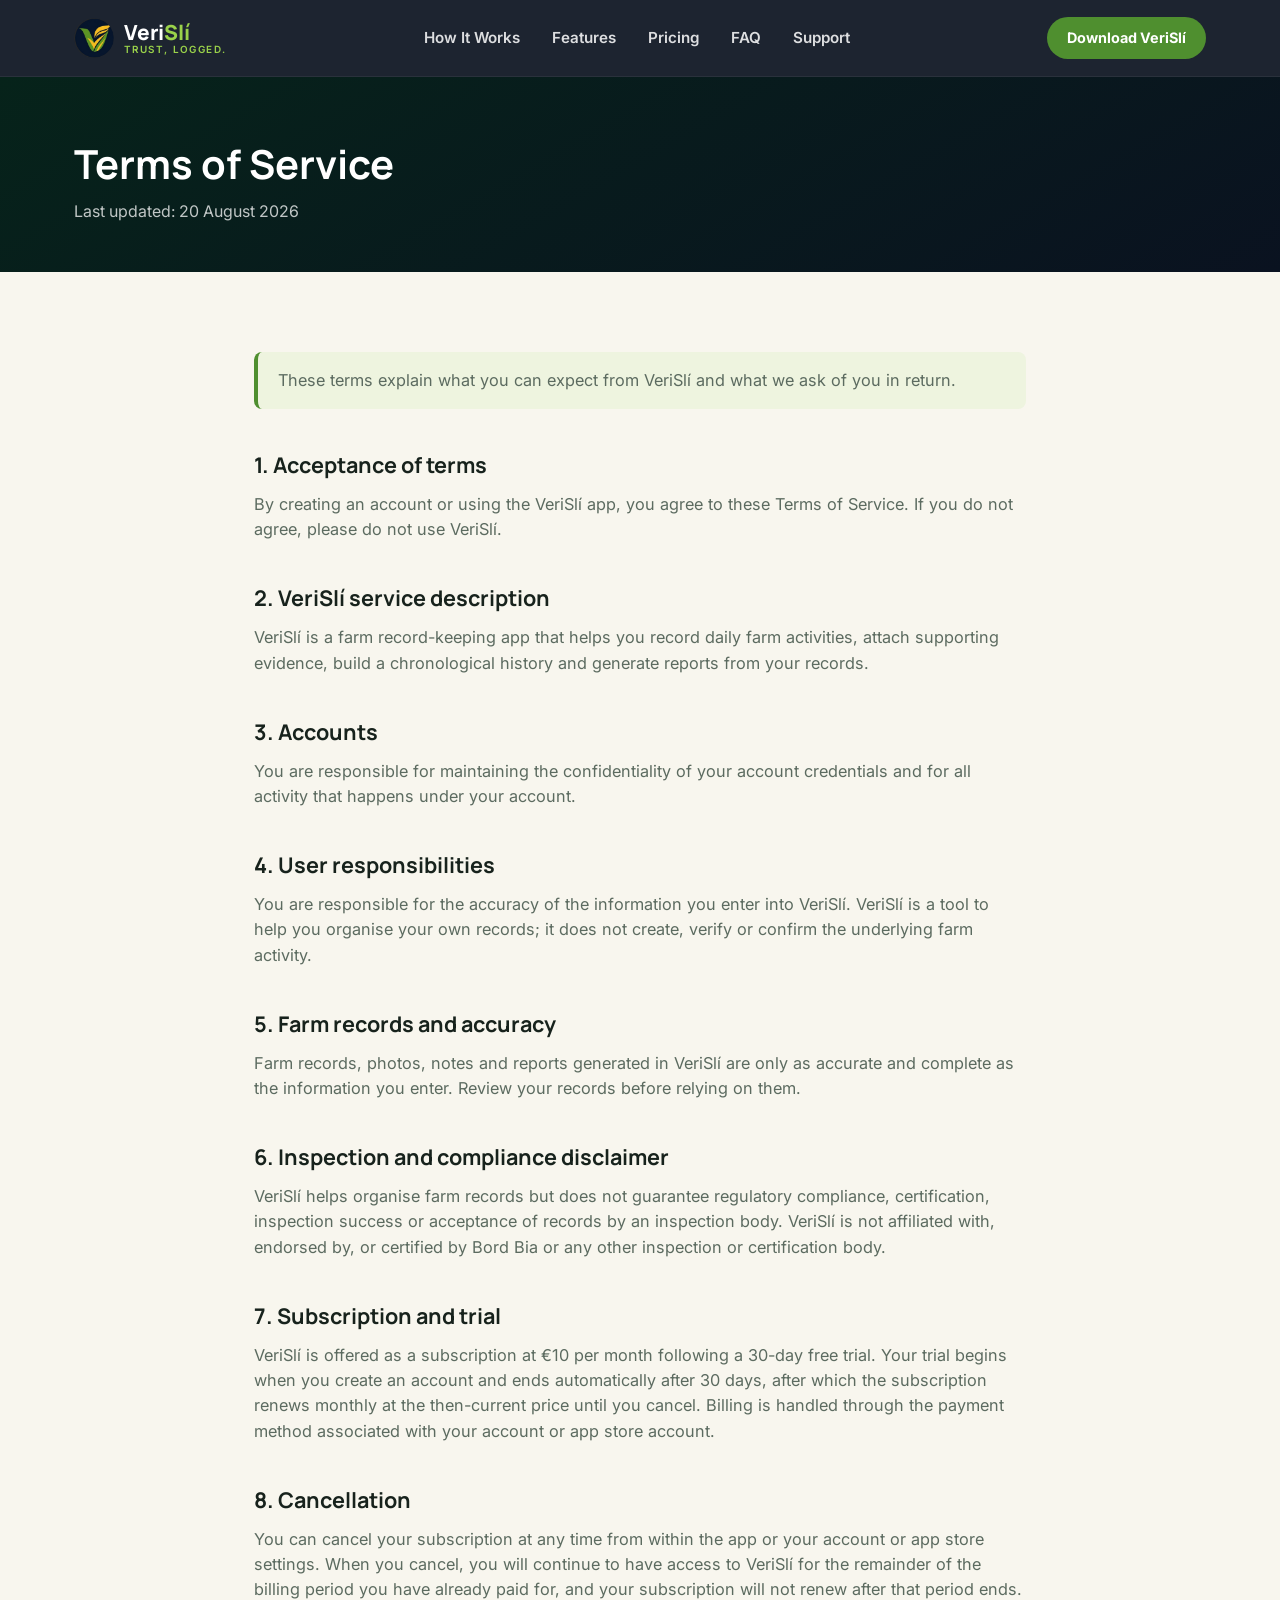
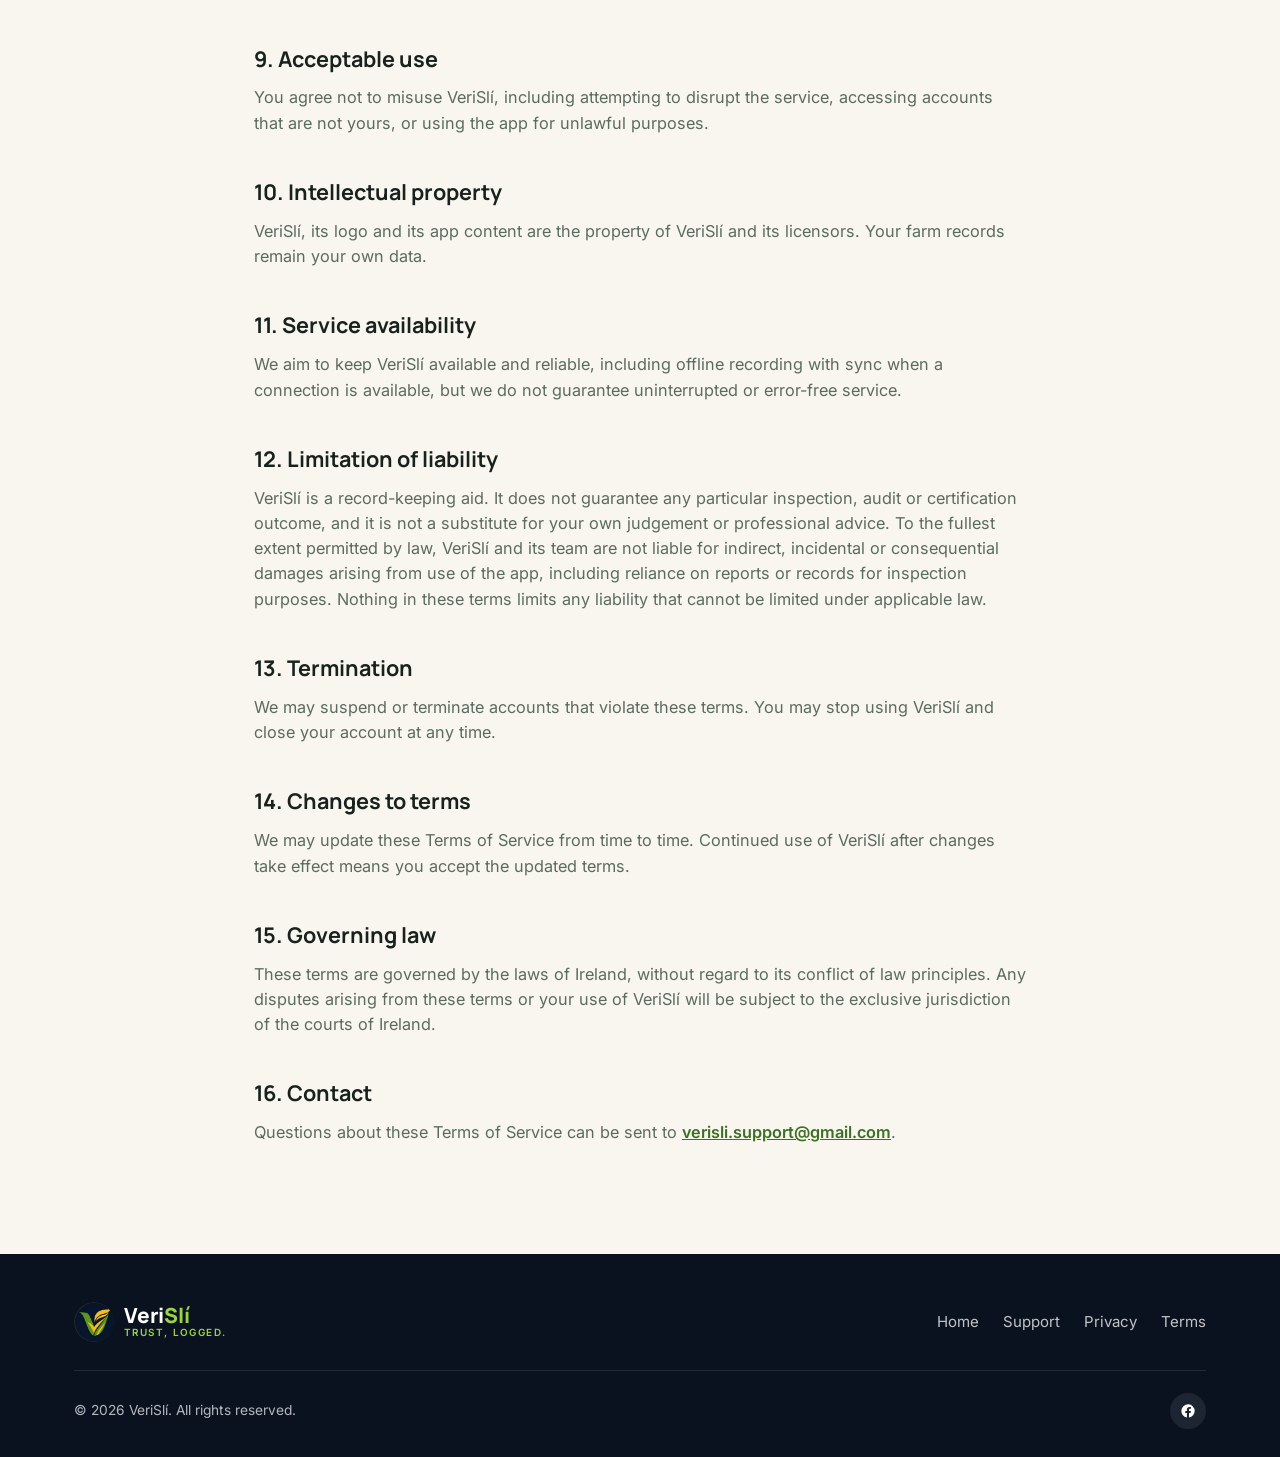
==== terms.html @ f33a16e4 "Add files via upload" ====
<!DOCTYPE html>
<html lang="en-IE">
<head>
<meta charset="UTF-8">
<meta name="viewport" content="width=device-width, initial-scale=1.0">
<title>Terms of Service | VeriSl&iacute;</title>
<meta name="description" content="The terms that apply to using the VeriSlí app and website.">
<link rel="canonical" href="https://www.verisli.com/terms.html">
<link rel="icon" href="images/favicon-64.png" sizes="64x64" type="image/png">
<link rel="apple-touch-icon" href="images/apple-touch-icon.png">
<link rel="preconnect" href="https://fonts.googleapis.com">
<link rel="preconnect" href="https://fonts.gstatic.com" crossorigin>
<link href="https://fonts.googleapis.com/css2?family=Inter:wght@400;500;600;700&family=Manrope:wght@700;800&display=swap" rel="stylesheet">
<link rel="stylesheet" href="styles.css">
</head>
<body>

<a class="skip-link" href="#main">Skip to content</a>

<header class="site-header">
  <div class="container">
    <a class="brand" href="index.html">
      <img src="images/verisli-logo.png" alt="VeriSlí logo" width="256" height="256">
      <span class="brand-text">
        <span class="brand-name">Veri<span class="accent-i">Sl&iacute;</span></span>
        <span class="brand-tagline">Trust, Logged.</span>
      </span>
    </a>
    <nav class="main-nav" aria-label="Primary">
      <a href="index.html#how-it-works">How It Works</a>
      <a href="index.html#features">Features</a>
      <a href="index.html#pricing">Pricing</a>
      <a href="index.html#faq">FAQ</a>
      <a href="index.html#support">Support</a>
    </nav>
    <div class="header-actions">
      <a class="header-cta desktop-only" href="index.html#download">Download VeriSl&iacute;</a>
      <button class="nav-toggle" id="navToggle" aria-expanded="false" aria-controls="mobileNav" aria-label="Open menu">
        <svg id="navIconOpen" viewBox="0 0 24 24" fill="none" stroke="currentColor" stroke-width="2" stroke-linecap="round" aria-hidden="true"><line x1="3" y1="6" x2="21" y2="6"/><line x1="3" y1="12" x2="21" y2="12"/><line x1="3" y1="18" x2="21" y2="18"/></svg>
        <svg id="navIconClose" viewBox="0 0 24 24" fill="none" stroke="currentColor" stroke-width="2" stroke-linecap="round" style="display:none;" aria-hidden="true"><line x1="6" y1="6" x2="18" y2="18"/><line x1="6" y1="18" x2="18" y2="6"/></svg>
      </button>
    </div>
  </div>
  <nav class="mobile-nav" id="mobileNav" aria-label="Mobile">
    <a href="index.html#how-it-works">How It Works</a>
    <a href="index.html#features">Features</a>
    <a href="index.html#pricing">Pricing</a>
    <a href="index.html#faq">FAQ</a>
    <a href="index.html#support">Support</a>
    <a class="header-cta" href="index.html#download">Download VeriSl&iacute;</a>
  </nav>
</header>

<section class="legal-hero">
  <div class="container">
    <h1>Terms of Service</h1>
    <p>Last updated: 20 August 2026</p>
  </div>
</section>

<main id="main" class="legal-content">
  <div class="container">

    <p class="legal-note">These terms explain what you can expect from VeriSl&iacute; and what we ask of you in return.</p>

    <h2>1. Acceptance of terms</h2>
    <p>By creating an account or using the VeriSl&iacute; app, you agree to these Terms of Service. If you do not agree, please do not use VeriSl&iacute;.</p>

    <h2>2. VeriSl&iacute; service description</h2>
    <p>VeriSl&iacute; is a farm record-keeping app that helps you record daily farm activities, attach supporting evidence, build a chronological history and generate reports from your records.</p>

    <h2>3. Accounts</h2>
    <p>You are responsible for maintaining the confidentiality of your account credentials and for all activity that happens under your account.</p>

    <h2>4. User responsibilities</h2>
    <p>You are responsible for the accuracy of the information you enter into VeriSl&iacute;. VeriSl&iacute; is a tool to help you organise your own records; it does not create, verify or confirm the underlying farm activity.</p>

    <h2>5. Farm records and accuracy</h2>
    <p>Farm records, photos, notes and reports generated in VeriSl&iacute; are only as accurate and complete as the information you enter. Review your records before relying on them.</p>

    <h2>6. Inspection and compliance disclaimer</h2>
    <p>VeriSl&iacute; helps organise farm records but does not guarantee regulatory compliance, certification, inspection success or acceptance of records by an inspection body. VeriSl&iacute; is not affiliated with, endorsed by, or certified by Bord Bia or any other inspection or certification body.</p>

    <h2>7. Subscription and trial</h2>
    <p>VeriSl&iacute; is offered as a subscription at &euro;10 per month following a 30-day free trial. Your trial begins when you create an account and ends automatically after 30 days, after which the subscription renews monthly at the then-current price until you cancel. Billing is handled through the payment method associated with your account or app store account.</p>

    <h2>8. Cancellation</h2>
    <p>You can cancel your subscription at any time from within the app or your account or app store settings. When you cancel, you will continue to have access to VeriSl&iacute; for the remainder of the billing period you have already paid for, and your subscription will not renew after that period ends.</p>

    <h2>9. Acceptable use</h2>
    <p>You agree not to misuse VeriSl&iacute;, including attempting to disrupt the service, accessing accounts that are not yours, or using the app for unlawful purposes.</p>

    <h2>10. Intellectual property</h2>
    <p>VeriSl&iacute;, its logo and its app content are the property of VeriSl&iacute; and its licensors. Your farm records remain your own data.</p>

    <h2>11. Service availability</h2>
    <p>We aim to keep VeriSl&iacute; available and reliable, including offline recording with sync when a connection is available, but we do not guarantee uninterrupted or error-free service.</p>

    <h2>12. Limitation of liability</h2>
    <p>VeriSl&iacute; is a record-keeping aid. It does not guarantee any particular inspection, audit or certification outcome, and it is not a substitute for your own judgement or professional advice. To the fullest extent permitted by law, VeriSl&iacute; and its team are not liable for indirect, incidental or consequential damages arising from use of the app, including reliance on reports or records for inspection purposes. Nothing in these terms limits any liability that cannot be limited under applicable law.</p>

    <h2>13. Termination</h2>
    <p>We may suspend or terminate accounts that violate these terms. You may stop using VeriSl&iacute; and close your account at any time.</p>

    <h2>14. Changes to terms</h2>
    <p>We may update these Terms of Service from time to time. Continued use of VeriSl&iacute; after changes take effect means you accept the updated terms.</p>

    <h2>15. Governing law</h2>
    <p>These terms are governed by the laws of Ireland, without regard to its conflict of law principles. Any disputes arising from these terms or your use of VeriSl&iacute; will be subject to the exclusive jurisdiction of the courts of Ireland.</p>

    <h2>16. Contact</h2>
    <p>Questions about these Terms of Service can be sent to <a href="mailto:verisli.support@gmail.com">verisli.support@gmail.com</a>.</p>

  </div>
</main>

<footer class="site-footer">
  <div class="container">
    <div class="footer-top">
      <a class="brand" href="index.html">
        <img src="images/verisli-logo.png" alt="VeriSlí logo" width="256" height="256">
        <span class="brand-text">
          <span class="brand-name">Veri<span class="accent-i">Sl&iacute;</span></span>
          <span class="brand-tagline">Trust, Logged.</span>
        </span>
      </a>
      <nav class="footer-nav" aria-label="Footer">
        <a href="index.html">Home</a>
        <a href="index.html#support">Support</a>
        <a href="privacy.html">Privacy</a>
        <a href="terms.html">Terms</a>
      </nav>
    </div>
    <div class="footer-bottom">
      <span>&copy; 2026 VeriSl&iacute;. All rights reserved.</span>
      <div class="footer-social">
        <a href="https://www.facebook.com/profile.php?id=61577506962488" target="_blank" rel="noopener noreferrer" aria-label="VeriSlí on Facebook">
          <svg viewBox="0 0 24 24" fill="currentColor" aria-hidden="true"><path d="M22 12a10 10 0 1 0-11.6 9.9v-7H7.9V12h2.5V9.8c0-2.5 1.5-3.9 3.8-3.9 1.1 0 2.2.2 2.2.2v2.4h-1.3c-1.2 0-1.6.8-1.6 1.6V12h2.8l-.4 2.9h-2.4v7A10 10 0 0 0 22 12"/></svg>
        </a>
      </div>
    </div>
  </div>
</footer>

<script src="script.js"></script>
</body>
</html>
---- styles.css ----
/* =========================================================
   VeriSlí — Marketing Site Styles
   Plain CSS, mobile-first, no build step.
   ========================================================= */

:root {
  /* Colour tokens — derived from the VeriSlí app icon and in-app screens */
  --navy: #0a1220;
  --navy-soft: #101c30;
  --deep-green: #0b3324;
  --dark-green: #06231a;
  --leaf-green: #4f8f2f;
  --leaf-green-dark: #3c7024;
  --gold: #e0ac2b;
  --lime: #9ad24a;
  --cream: #f8f6ee;
  --soft-green: #eef4df;
  --text-dark: #17221c;
  --text-muted: #5c6b60;
  --white: #ffffff;
  --line: #e2e2d6;

  --font-display: 'Manrope', system-ui, -apple-system, 'Segoe UI', sans-serif;
  --font-body: 'Inter', system-ui, -apple-system, 'Segoe UI', sans-serif;

  --max-width: 1180px;
  --radius-sm: 10px;
  --radius-md: 16px;
  --radius-lg: 28px;
  --shadow-soft: 0 20px 50px -20px rgba(10, 18, 32, 0.35);
  --shadow-card: 0 10px 30px -15px rgba(10, 18, 32, 0.2);
}

/* ---------- Reset ---------- */
*, *::before, *::after { box-sizing: border-box; }
html { scroll-behavior: smooth; }
@media (prefers-reduced-motion: reduce) {
  html { scroll-behavior: auto; }
  * { animation-duration: 0.01ms !important; animation-iteration-count: 1 !important; transition-duration: 0.01ms !important; }
}

html, body { overflow-x: hidden; }
body {
  margin: 0;
  font-family: var(--font-body);
  color: var(--text-dark);
  background: var(--cream);
  line-height: 1.55;
  -webkit-font-smoothing: antialiased;
}

img { max-width: 100%; display: block; }
a { color: inherit; }
ul { margin: 0; padding: 0; }
h1, h2, h3, h4 { font-family: var(--font-display); margin: 0; line-height: 1.15; }
p { margin: 0; }
button { font-family: inherit; }

.container {
  width: 100%;
  max-width: var(--max-width);
  margin: 0 auto;
  padding: 0 24px;
}

section { position: relative; }
section[id] { scroll-margin-top: 96px; }

a:focus-visible,
button:focus-visible,
input:focus-visible {
  outline: 3px solid var(--gold);
  outline-offset: 3px;
}

.visually-hidden {
  position: absolute;
  width: 1px; height: 1px;
  padding: 0; margin: -1px;
  overflow: hidden;
  clip: rect(0,0,0,0);
  white-space: nowrap;
  border: 0;
}

.skip-link {
  position: absolute;
  left: 12px;
  top: -60px;
  background: var(--navy);
  color: var(--white);
  padding: 12px 18px;
  border-radius: var(--radius-sm);
  z-index: 1000;
  transition: top 0.15s ease;
}
.skip-link:focus { top: 12px; }

/* ---------- Buttons ---------- */
.btn {
  display: inline-flex;
  align-items: center;
  justify-content: center;
  gap: 8px;
  padding: 14px 26px;
  border-radius: 999px;
  font-weight: 700;
  font-size: 0.98rem;
  text-decoration: none;
  border: 2px solid transparent;
  cursor: pointer;
  transition: transform 0.15s ease, box-shadow 0.15s ease, background-color 0.15s ease;
}
.btn:hover { transform: translateY(-2px); }
.btn-primary {
  background: var(--leaf-green);
  color: var(--white);
  box-shadow: var(--shadow-card);
}
.btn-primary:hover { background: var(--leaf-green-dark); }
.btn-outline {
  background: transparent;
  border-color: rgba(255,255,255,0.35);
  color: var(--white);
}
.btn-outline:hover { background: rgba(255,255,255,0.1); }
.btn-dark {
  background: var(--navy);
  color: var(--white);
}
.btn-dark:hover { background: #000; }

/* Store badges */
.store-badges { display: flex; flex-wrap: wrap; gap: 12px; }
.store-badge {
  display: inline-flex;
  align-items: center;
  gap: 10px;
  background: #000;
  color: #fff;
  border-radius: 12px;
  padding: 10px 18px 10px 14px;
  text-decoration: none;
  border: 1px solid rgba(255,255,255,0.15);
  transition: transform 0.15s ease, background-color 0.15s ease;
  min-height: 52px;
}
.store-badge:hover { transform: translateY(-2px); background: #1a1a1a; }
.store-badge svg { flex-shrink: 0; }
.store-badge .badge-text { display: flex; flex-direction: column; line-height: 1.2; }
.store-badge .badge-eyebrow { font-size: 0.68rem; opacity: 0.85; }
.store-badge .badge-name { font-size: 1.05rem; font-weight: 700; font-family: var(--font-display); }
.store-badge.google { background: #000; }

/* ---------- Header ---------- */
.site-header {
  position: sticky;
  top: 0;
  z-index: 500;
  background: rgba(10, 18, 32, 0.92);
  backdrop-filter: blur(10px);
  border-bottom: 1px solid rgba(255,255,255,0.06);
}
.site-header .container {
  display: flex;
  align-items: center;
  justify-content: space-between;
  height: 76px;
}
.brand {
  display: flex;
  align-items: center;
  gap: 10px;
  text-decoration: none;
  color: var(--white);
}
.brand img { width: 40px; height: 40px; border-radius: 50%; }
.brand-text { display: flex; flex-direction: column; line-height: 1.05; }
.brand-name {
  font-family: var(--font-display);
  font-weight: 800;
  font-size: 1.3rem;
  letter-spacing: -0.01em;
  color: var(--white);
}
.brand-name .accent-i { color: var(--lime); }
.brand-tagline {
  font-size: 0.62rem;
  letter-spacing: 0.14em;
  text-transform: uppercase;
  color: var(--lime);
  font-weight: 600;
}

.main-nav {
  display: flex;
  align-items: center;
  gap: 32px;
}
.main-nav a {
  color: rgba(255,255,255,0.85);
  text-decoration: none;
  font-size: 0.95rem;
  font-weight: 600;
}
.main-nav a:hover { color: var(--lime); }

.header-actions { display: flex; align-items: center; gap: 18px; }
.header-cta {
  background: var(--leaf-green);
  color: var(--white);
  padding: 10px 20px;
  border-radius: 999px;
  text-decoration: none;
  font-weight: 700;
  font-size: 0.9rem;
  white-space: nowrap;
}
.header-cta:hover { background: var(--leaf-green-dark); }

.nav-toggle {
  display: none;
  background: none;
  border: none;
  color: var(--white);
  cursor: pointer;
  padding: 8px;
}
.nav-toggle svg { width: 26px; height: 26px; }

@media (max-width: 900px) {
  .main-nav { display: none; }
  .header-cta.desktop-only { display: none; }
  .nav-toggle { display: inline-flex; }

  .mobile-nav {
    display: none;
    flex-direction: column;
    background: var(--navy);
    border-bottom: 1px solid rgba(255,255,255,0.08);
  }
  .mobile-nav.open { display: flex; }
  .mobile-nav a {
    color: rgba(255,255,255,0.9);
    text-decoration: none;
    padding: 16px 24px;
    border-top: 1px solid rgba(255,255,255,0.06);
    font-weight: 600;
  }
  .mobile-nav .header-cta { margin: 16px 24px; text-align: center; }
}
@media (min-width: 901px) {
  .mobile-nav { display: none !important; }
}

/* ---------- Hero ---------- */
.hero {
  background:
    radial-gradient(circle at 15% 15%, rgba(154, 210, 74, 0.16), transparent 45%),
    linear-gradient(160deg, var(--dark-green) 0%, var(--navy) 65%, var(--navy-soft) 100%);
  color: var(--white);
  padding: 64px 0 90px;
  overflow: hidden;
}
.hero-grid {
  display: grid;
  grid-template-columns: 1.05fr 0.95fr;
  gap: 48px;
  align-items: center;
}
.hero-grid > * { min-width: 0; }
.hero h1 {
  font-size: clamp(2.3rem, 4.4vw, 3.4rem);
  font-weight: 800;
  letter-spacing: -0.02em;
}
.hero h1 .highlight { color: var(--lime); }
.hero-copy {
  margin-top: 20px;
  font-size: 1.1rem;
  color: rgba(255,255,255,0.82);
  max-width: 46ch;
}
.hero-ctas { margin-top: 32px; }
.trust-points {
  display: flex;
  flex-wrap: wrap;
  gap: 20px 28px;
  margin-top: 30px;
  padding-top: 26px;
  border-top: 1px solid rgba(255,255,255,0.12);
}
.trust-point {
  display: flex;
  align-items: center;
  gap: 8px;
  font-size: 0.92rem;
  color: rgba(255,255,255,0.85);
  font-weight: 600;
}
.trust-point svg { color: var(--lime); flex-shrink: 0; }

/* Hero phone stack */
.phone-stack {
  position: relative;
  display: flex;
  justify-content: center;
  align-items: flex-end;
  gap: 0;
  padding: 20px 0;
}
.phone {
  position: relative;
  border-radius: 30px;
  border: 6px solid #050b12;
  background: #050b12;
  box-shadow: var(--shadow-soft);
  overflow: hidden;
  flex-shrink: 0;
}
.phone img { width: 100%; height: 100%; object-fit: cover; object-position: top center; display: block; }

/* All four hero screenshots share the same 720x1430 crop, so lock a single
   aspect ratio for the whole stack. Offsets are fixed px (not %) and
   symmetric around the front-and-centre Jot phone, so the fan reads as one
   deliberate arc instead of a random stagger. */
.phone-stack .phone { aspect-ratio: 720 / 1430; }
.phone-history { width: 21%; margin-right: -6%; transform: translateY(32px) scale(0.94); z-index: 1; opacity: 0.92; }
.phone-jot { width: 27%; z-index: 3; }
.phone-reports { width: 25%; margin-left: -6%; transform: translateY(16px); z-index: 2; }
.phone-profile { width: 20%; margin-left: -6%; transform: translateY(32px) scale(0.9); z-index: 1; opacity: 0.9; }

@media (max-width: 980px) {
  .hero-grid { grid-template-columns: 1fr; row-gap: 56px; }
  .phone-stack { margin-top: 20px; }
}
@media (max-width: 640px) {
  /* Stack the store badges vertically, centered, with a sensible max width */
  .hero-ctas.store-badges {
    flex-direction: column;
    align-items: center;
  }
  .hero-ctas.store-badges .store-badge {
    width: 100%;
    max-width: 320px;
    justify-content: center;
  }

  /* More breathing room between the trust points and the phone screenshots */
  .hero-media { margin-top: 12px; }
  .phone-stack { margin-top: 32px; }

  /* Switch the overlapping phone fan to a non-scrolling 2x2 grid so nothing
     clips and the hero never causes horizontal scrolling on narrow screens */
  .phone-stack {
    display: grid;
    grid-template-columns: 1fr 1fr;
    gap: 14px;
    justify-items: center;
    overflow: visible;
    padding: 0;
  }
  .phone-stack .phone {
    width: 100% !important;
    max-width: 168px;
    margin: 0 !important;
    transform: none !important;
    opacity: 1 !important;
  }
}

/* ---------- Section headings ---------- */
.section-head { text-align: center; max-width: 640px; margin: 0 auto 48px; }
.section-eyebrow {
  display: inline-block;
  color: var(--leaf-green-dark);
  font-weight: 700;
  font-size: 0.8rem;
  letter-spacing: 0.08em;
  text-transform: uppercase;
  margin-bottom: 10px;
}
.section-head h2 {
  font-size: clamp(1.7rem, 3vw, 2.3rem);
  color: var(--text-dark);
}
.section-head p { margin-top: 14px; color: var(--text-muted); font-size: 1.05rem; }

/* ---------- How it works ---------- */
.how-it-works { padding: 64px 0 8px; background: var(--cream); }
.how-it-works .section-head { margin-bottom: 36px; }
.steps {
  display: grid;
  grid-template-columns: repeat(4, 1fr);
  gap: 8px;
  counter-reset: step;
}
.step { position: relative; padding: 0 16px; text-align: left; }
.step-connector {
  position: absolute;
  top: 34px;
  right: -8px;
  width: 16px;
  color: var(--leaf-green);
}
.step-mark {
  width: 68px;
  height: 68px;
  border-radius: 50%;
  background: var(--soft-green);
  display: flex;
  align-items: center;
  justify-content: center;
  margin-bottom: 20px;
  position: relative;
}
.step-mark svg { width: 30px; height: 30px; color: var(--leaf-green-dark); }
.step-number {
  position: absolute;
  top: -6px;
  right: -6px;
  width: 24px;
  height: 24px;
  border-radius: 50%;
  background: var(--gold);
  color: var(--dark-green);
  font-size: 0.72rem;
  font-weight: 800;
  display: flex;
  align-items: center;
  justify-content: center;
}
.step h3 { font-size: 1.15rem; margin-bottom: 8px; }
.step p { color: var(--text-muted); font-size: 0.96rem; }
.step .step-sub { margin-top: 8px; font-size: 0.88rem; color: var(--text-muted); opacity: 0.85; }

@media (max-width: 900px) {
  .steps { grid-template-columns: 1fr 1fr; gap: 36px 20px; }
  .step-connector { display: none; }
}
@media (max-width: 560px) {
  .steps { grid-template-columns: 1fr; gap: 32px; }
}

/* ---------- Why VeriSlí exists (short, understated) ---------- */
.why-band { padding: 40px 0 56px; background: var(--cream); }
.why-band p {
  max-width: 640px;
  margin: 0 auto;
  text-align: center;
  color: var(--text-muted);
  font-size: 1.02rem;
  font-style: italic;
  line-height: 1.6;
}

/* ---------- Features ---------- */
.features { padding: 8px 0 0; background: var(--white); }
.features .section-head { padding-top: 56px; margin-bottom: 8px; }

/* Each feature is a full-bleed band so alternating tints read as one
   continuous page instead of isolated cards with big gaps between them. */
.feature-row-wrap.alt-a { background: var(--white); }
.feature-row-wrap.alt-b { background: var(--soft-green); }
.feature-row-wrap:last-child .feature-row { border-bottom: none; }

.feature-row {
  display: grid;
  grid-template-columns: 0.9fr 1fr;
  gap: 56px;
  align-items: center;
  min-height: 500px;
  max-height: 650px;
  padding: 44px 0;
}
.feature-row > * { min-width: 0; }
.feature-row.reverse { grid-template-columns: 1fr 0.9fr; }
.feature-row.reverse .feature-media { order: 2; }
.feature-row.reverse .feature-text { order: 1; }

.feature-icon {
  width: 52px;
  height: 52px;
  border-radius: var(--radius-sm);
  background: var(--white);
  display: flex;
  align-items: center;
  justify-content: center;
  margin-bottom: 16px;
  box-shadow: var(--shadow-card);
}
.feature-icon svg { width: 26px; height: 26px; color: var(--leaf-green-dark); }
.feature-text h3 { font-size: 1.45rem; margin-bottom: 12px; }
.feature-text p { color: var(--text-muted); font-size: 1.03rem; max-width: 44ch; }

.feature-media {
  display: flex;
  justify-content: center;
  align-items: center;
}
.feature-media .phone {
  width: min(320px, 42vw);
  border-width: 7px;
}

/* Combo treatment for the inspection-report row: the PDF report shown large
   as a document, with the activity-summary phone screenshot tucked beside it */
.feature-media.report-combo {
  position: relative;
  width: 100%;
  justify-content: center;
}
.report-doc {
  width: min(300px, 40vw);
  border-radius: 10px;
  overflow: hidden;
  box-shadow: var(--shadow-soft);
  border: 1px solid var(--line);
  background: var(--white);
  position: relative;
  z-index: 2;
}
.report-doc { display: block; }
.report-doc picture { display: block; width: 100%; }
.report-doc img { width: 100%; height: auto; display: block; }
.report-combo .phone {
  position: absolute;
  right: -6px;
  bottom: -30px;
  width: 132px;
  z-index: 3;
  box-shadow: var(--shadow-soft);
}

@media (max-width: 860px) {
  .feature-row, .feature-row.reverse {
    grid-template-columns: 1fr;
    gap: 24px;
    min-height: 0;
    max-height: none;
    padding: 40px 0;
  }
  .feature-row.reverse .feature-media,
  .feature-row.reverse .feature-text,
  .feature-row .feature-media,
  .feature-row .feature-text { order: unset; }
  .feature-row .feature-media { order: -1; }
  .feature-media .phone { width: min(260px, 62vw); }
  .report-doc { width: min(260px, 66vw); }
  .report-combo { padding-bottom: 34px; }
  .report-combo .phone { width: 108px; right: 6px; bottom: -14px; }
}

/* ---------- Pricing ---------- */
.pricing { padding: 96px 0; background: var(--cream); }
.pricing-grid {
  display: grid;
  grid-template-columns: 1fr 1fr;
  gap: 28px;
  max-width: 920px;
  margin: 0 auto;
}
.price-card {
  background: var(--navy);
  color: var(--white);
  border-radius: var(--radius-lg);
  padding: 44px 38px;
  box-shadow: var(--shadow-soft);
}
.price-tag { color: var(--lime); font-weight: 700; font-size: 0.85rem; text-transform: uppercase; letter-spacing: 0.06em; margin-bottom: 14px; }
.price-amount { font-family: var(--font-display); font-size: 3rem; font-weight: 800; }
.price-amount span { font-size: 1.1rem; font-weight: 600; color: rgba(255,255,255,0.7); }
.price-list { list-style: none; margin-top: 26px; display: flex; flex-direction: column; gap: 12px; }
.price-list li { display: flex; align-items: center; gap: 10px; font-size: 0.98rem; color: rgba(255,255,255,0.9); }
.price-list svg { color: var(--lime); flex-shrink: 0; }
.price-cta { margin-top: 30px; width: 100%; }

.plan-card {
  background: var(--white);
  border: 1px solid var(--line);
  border-radius: var(--radius-lg);
  padding: 44px 38px;
  display: flex;
  flex-direction: column;
  justify-content: center;
}
.plan-card .feature-icon { background: var(--soft-green); }
.plan-card h3 { font-size: 1.5rem; margin-bottom: 4px; }
.plan-card .plan-sub { font-size: 1.05rem; color: var(--leaf-green-dark); font-weight: 700; margin-bottom: 14px; }
.plan-card p { color: var(--text-muted); }

@media (max-width: 760px) {
  .pricing-grid { grid-template-columns: 1fr; }
}

/* ---------- FAQ ---------- */
.faq { padding: 88px 0 48px; background: var(--soft-green); }
.faq-list { max-width: 760px; margin: 0 auto; display: flex; flex-direction: column; gap: 12px; }
.faq-item {
  background: var(--white);
  border: 1px solid var(--line);
  border-radius: var(--radius-md);
  overflow: hidden;
}
.faq-question {
  width: 100%;
  display: flex;
  align-items: center;
  justify-content: space-between;
  gap: 16px;
  padding: 20px 24px;
  background: none;
  border: none;
  text-align: left;
  font-family: var(--font-display);
  font-weight: 700;
  font-size: 1.02rem;
  color: var(--text-dark);
  cursor: pointer;
}
.faq-question .icon-plus {
  flex-shrink: 0;
  width: 22px;
  height: 22px;
  color: var(--leaf-green-dark);
  transition: transform 0.2s ease;
}
.faq-item[open] .faq-question .icon-plus { transform: rotate(45deg); }
.faq-answer { padding: 0 24px 22px; color: var(--text-muted); font-size: 0.98rem; max-width: 62ch; }
.faq-item summary::-webkit-details-marker { display: none; }
.faq-item summary { list-style: none; }

/* ---------- Final CTA ---------- */
.final-cta {
  background: linear-gradient(150deg, var(--dark-green), var(--navy));
  color: var(--white);
  padding: 64px 0 88px;
  text-align: center;
}
.final-cta h2 { font-size: clamp(1.8rem, 3.4vw, 2.6rem); }
.final-cta p { margin-top: 14px; color: rgba(255,255,255,0.8); font-size: 1.1rem; }
.final-cta .store-badges { justify-content: center; margin-top: 34px; }
@media (max-width: 640px) {
  .final-cta .store-badges { flex-direction: column; align-items: center; }
  .final-cta .store-badges .store-badge { width: 100%; max-width: 320px; justify-content: center; }
}

/* ---------- Support ---------- */
.support { padding: 72px 0; background: var(--cream); }
.support-card {
  background: var(--soft-green);
  border-radius: var(--radius-lg);
  padding: 44px;
  display: flex;
  align-items: center;
  gap: 28px;
  flex-wrap: wrap;
}
.support-icon {
  width: 60px;
  height: 60px;
  border-radius: 50%;
  background: var(--white);
  display: flex;
  align-items: center;
  justify-content: center;
  box-shadow: var(--shadow-card);
  flex-shrink: 0;
}
.support-icon svg { width: 28px; height: 28px; color: var(--leaf-green-dark); }
.support-text h3 { font-size: 1.3rem; margin-bottom: 4px; }
.support-text p { color: var(--text-muted); }
.support-email {
  margin-left: auto;
  font-weight: 700;
  color: var(--leaf-green-dark);
  text-decoration: none;
  font-size: 1.05rem;
  border-bottom: 2px solid var(--lime);
}
@media (max-width: 640px) {
  .support-card { flex-direction: column; text-align: center; }
  .support-email { margin-left: 0; }
}

/* ---------- Footer ---------- */
.site-footer { background: var(--navy); color: rgba(255,255,255,0.7); padding: 48px 0 28px; }
.footer-top {
  display: flex;
  justify-content: space-between;
  align-items: center;
  flex-wrap: wrap;
  gap: 24px;
  padding-bottom: 28px;
  border-bottom: 1px solid rgba(255,255,255,0.1);
}
.footer-nav { display: flex; gap: 24px; flex-wrap: wrap; }
.footer-nav a { color: rgba(255,255,255,0.75); text-decoration: none; font-size: 0.94rem; }
.footer-nav a:hover { color: var(--lime); }
.footer-bottom {
  display: flex;
  justify-content: space-between;
  align-items: center;
  flex-wrap: wrap;
  gap: 14px;
  padding-top: 22px;
  font-size: 0.86rem;
}
.footer-social { display: flex; gap: 14px; }
.footer-social a {
  width: 36px; height: 36px;
  border-radius: 50%;
  background: rgba(255,255,255,0.08);
  display: flex; align-items: center; justify-content: center;
  color: var(--white);
  text-decoration: none;
}
.footer-social a:hover { background: var(--leaf-green); }
.footer-social svg { width: 16px; height: 16px; }

/* ---------- Legal pages ---------- */
.legal-hero {
  background: linear-gradient(150deg, var(--dark-green), var(--navy));
  color: var(--white);
  padding: 64px 0 48px;
}
.legal-hero h1 { font-size: clamp(1.8rem, 3.4vw, 2.5rem); }
.legal-hero p { margin-top: 12px; color: rgba(255,255,255,0.75); }
.legal-content { padding: 64px 0 96px; }
.legal-content .container { max-width: 820px; }
.legal-content h2 { font-size: 1.35rem; margin: 44px 0 14px; color: var(--text-dark); }
.legal-content h2:first-child { margin-top: 0; }
.legal-content p, .legal-content li { color: var(--text-muted); font-size: 1.02rem; margin-bottom: 12px; }
.legal-content ul { margin: 0 0 16px 22px; }
.legal-content a { color: var(--leaf-green-dark); font-weight: 600; }
.legal-note {
  background: var(--soft-green);
  border-left: 4px solid var(--leaf-green);
  padding: 16px 20px;
  border-radius: 8px;
  font-size: 0.95rem;
  color: var(--text-dark);
  margin: 16px 0 28px;
}
.back-home {
  display: inline-flex;
  align-items: center;
  gap: 8px;
  color: var(--white);
  text-decoration: none;
  font-weight: 600;
  margin-top: 18px;
}

/* ---------- Utility ---------- */
.lazy-fade { opacity: 1; }
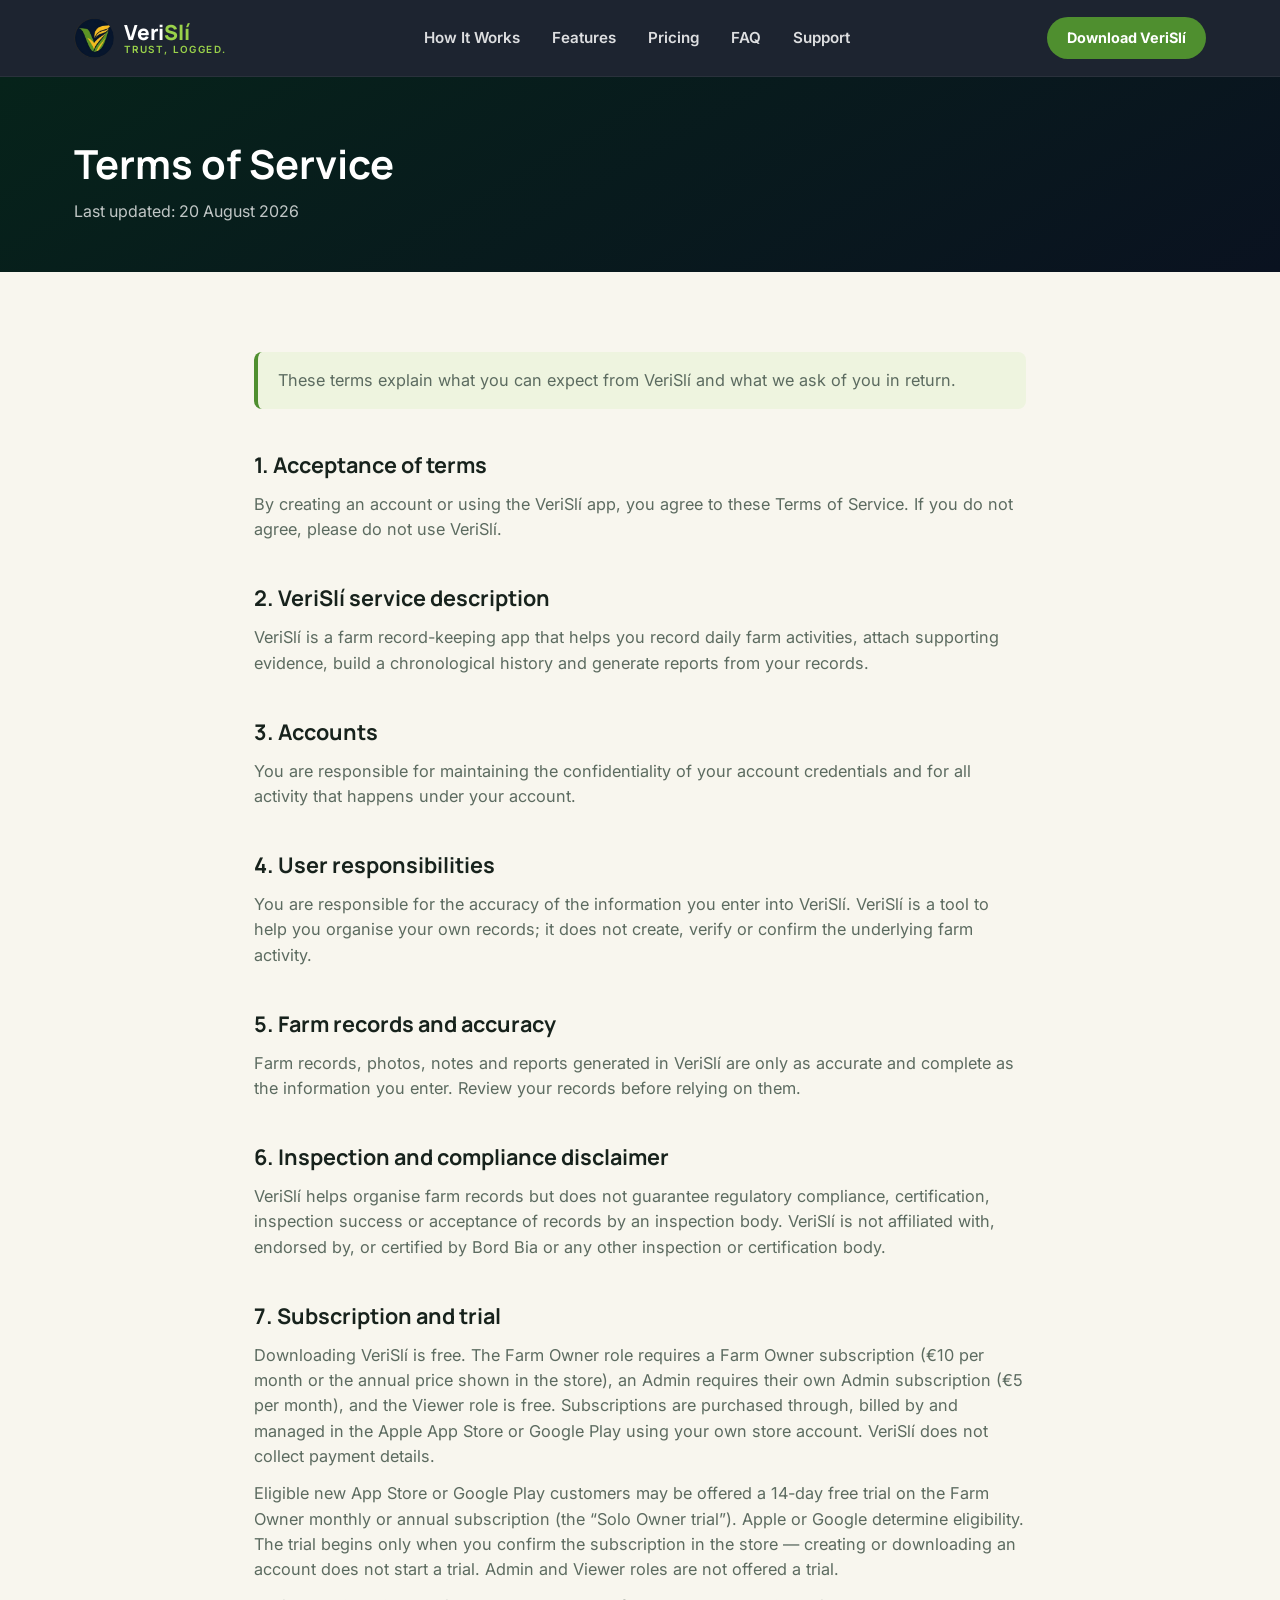
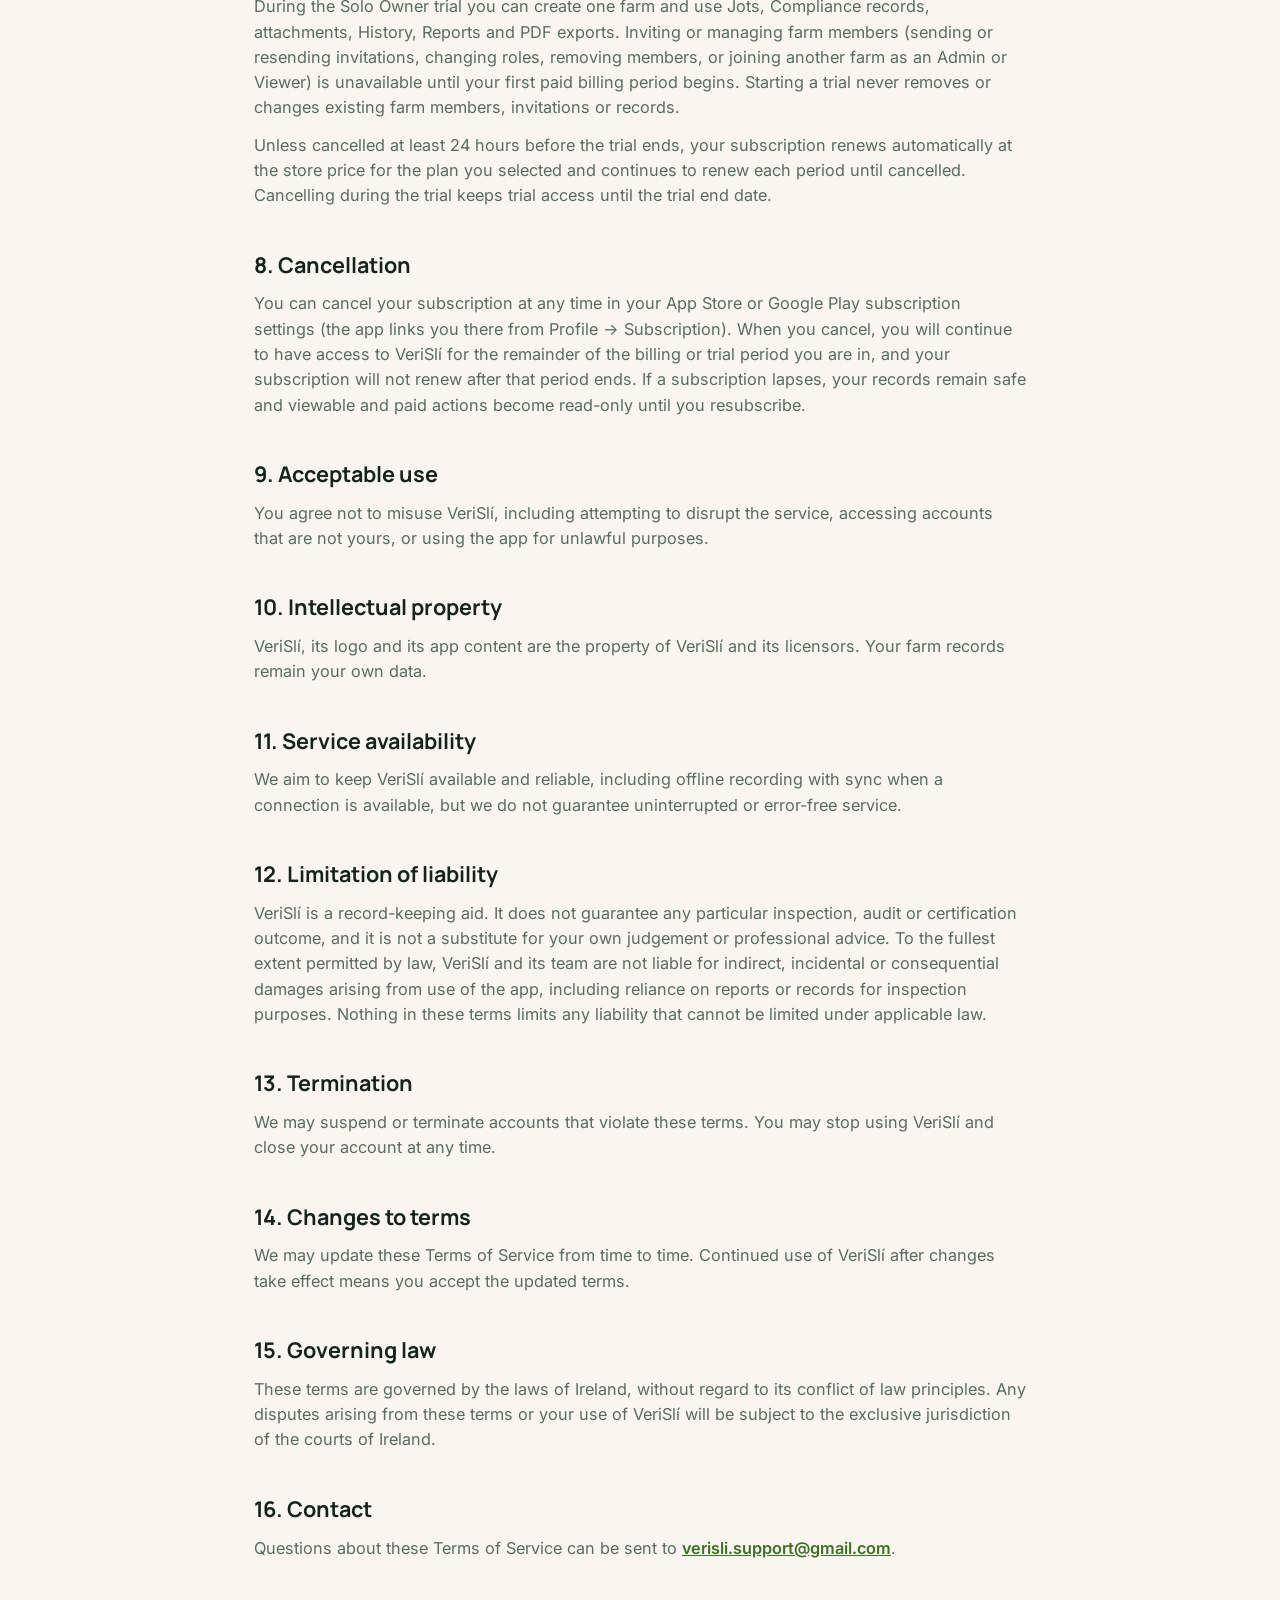
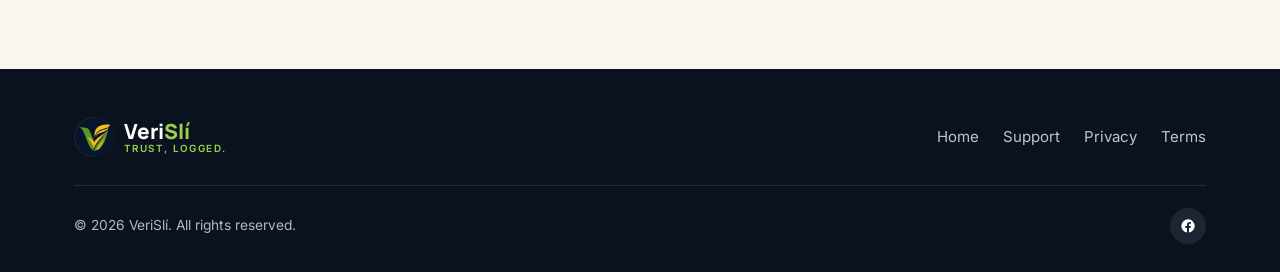
==== commit d62c0266: "Merge 672169a75bd8d54de40bd9d6109efcc876b64db8 into e9a1f6bba1546fffad1eecd610b6d2c8bfdfb72f" ====
--- a/terms.html
+++ b/terms.html
@@ -82,10 +82,13 @@
     <p>VeriSl&iacute; helps organise farm records but does not guarantee regulatory compliance, certification, inspection success or acceptance of records by an inspection body. VeriSl&iacute; is not affiliated with, endorsed by, or certified by Bord Bia or any other inspection or certification body.</p>
 
     <h2>7. Subscription and trial</h2>
-    <p>VeriSl&iacute; is offered as a subscription at &euro;10 per month following a 30-day free trial. Your trial begins when you create an account and ends automatically after 30 days, after which the subscription renews monthly at the then-current price until you cancel. Billing is handled through the payment method associated with your account or app store account.</p>
+    <p>Downloading VeriSl&iacute; is free. The Farm Owner role requires a Farm Owner subscription (&euro;10 per month or the annual price shown in the store), an Admin requires their own Admin subscription (&euro;5 per month), and the Viewer role is free. Subscriptions are purchased through, billed by and managed in the Apple App Store or Google Play using your own store account. VeriSl&iacute; does not collect payment details.</p>
+    <p>Eligible new App Store or Google Play customers may be offered a 14-day free trial on the Farm Owner monthly or annual subscription (the &ldquo;Solo Owner trial&rdquo;). Apple or Google determine eligibility. The trial begins only when you confirm the subscription in the store &mdash; creating or downloading an account does not start a trial. Admin and Viewer roles are not offered a trial.</p>
+    <p>During the Solo Owner trial you can create one farm and use Jots, Compliance records, attachments, History, Reports and PDF exports. Inviting or managing farm members (sending or resending invitations, changing roles, removing members, or joining another farm as an Admin or Viewer) is unavailable until your first paid billing period begins. Starting a trial never removes or changes existing farm members, invitations or records.</p>
+    <p>Unless cancelled at least 24 hours before the trial ends, your subscription renews automatically at the store price for the plan you selected and continues to renew each period until cancelled. Cancelling during the trial keeps trial access until the trial end date.</p>
 
     <h2>8. Cancellation</h2>
-    <p>You can cancel your subscription at any time from within the app or your account or app store settings. When you cancel, you will continue to have access to VeriSl&iacute; for the remainder of the billing period you have already paid for, and your subscription will not renew after that period ends.</p>
+    <p>You can cancel your subscription at any time in your App Store or Google Play subscription settings (the app links you there from Profile &rarr; Subscription). When you cancel, you will continue to have access to VeriSl&iacute; for the remainder of the billing or trial period you are in, and your subscription will not renew after that period ends. If a subscription lapses, your records remain safe and viewable and paid actions become read-only until you resubscribe.</p>
 
     <h2>9. Acceptable use</h2>
     <p>You agree not to misuse VeriSl&iacute;, including attempting to disrupt the service, accessing accounts that are not yours, or using the app for unlawful purposes.</p>
--- a/styles.css
+++ b/styles.css
@@ -571,9 +571,10 @@
 .price-amount { font-family: var(--font-display); font-size: 3rem; font-weight: 800; }
 .price-amount span { font-size: 1.1rem; font-weight: 600; color: rgba(255,255,255,0.7); }
 .price-list { list-style: none; margin-top: 26px; display: flex; flex-direction: column; gap: 12px; }
-.price-list li { display: flex; align-items: center; gap: 10px; font-size: 0.98rem; color: rgba(255,255,255,0.9); }
-.price-list svg { color: var(--lime); flex-shrink: 0; }
+.price-list li { display: flex; align-items: flex-start; gap: 10px; font-size: 0.98rem; color: rgba(255,255,255,0.9); }
+.price-list svg { color: var(--lime); flex-shrink: 0; margin-top: 3px; }
 .price-cta { margin-top: 30px; width: 100%; }
+.price-note { margin-top: 14px; font-size: 0.82rem; line-height: 1.5; color: rgba(255,255,255,0.72); }
 
 .plan-card {
   background: var(--white);
